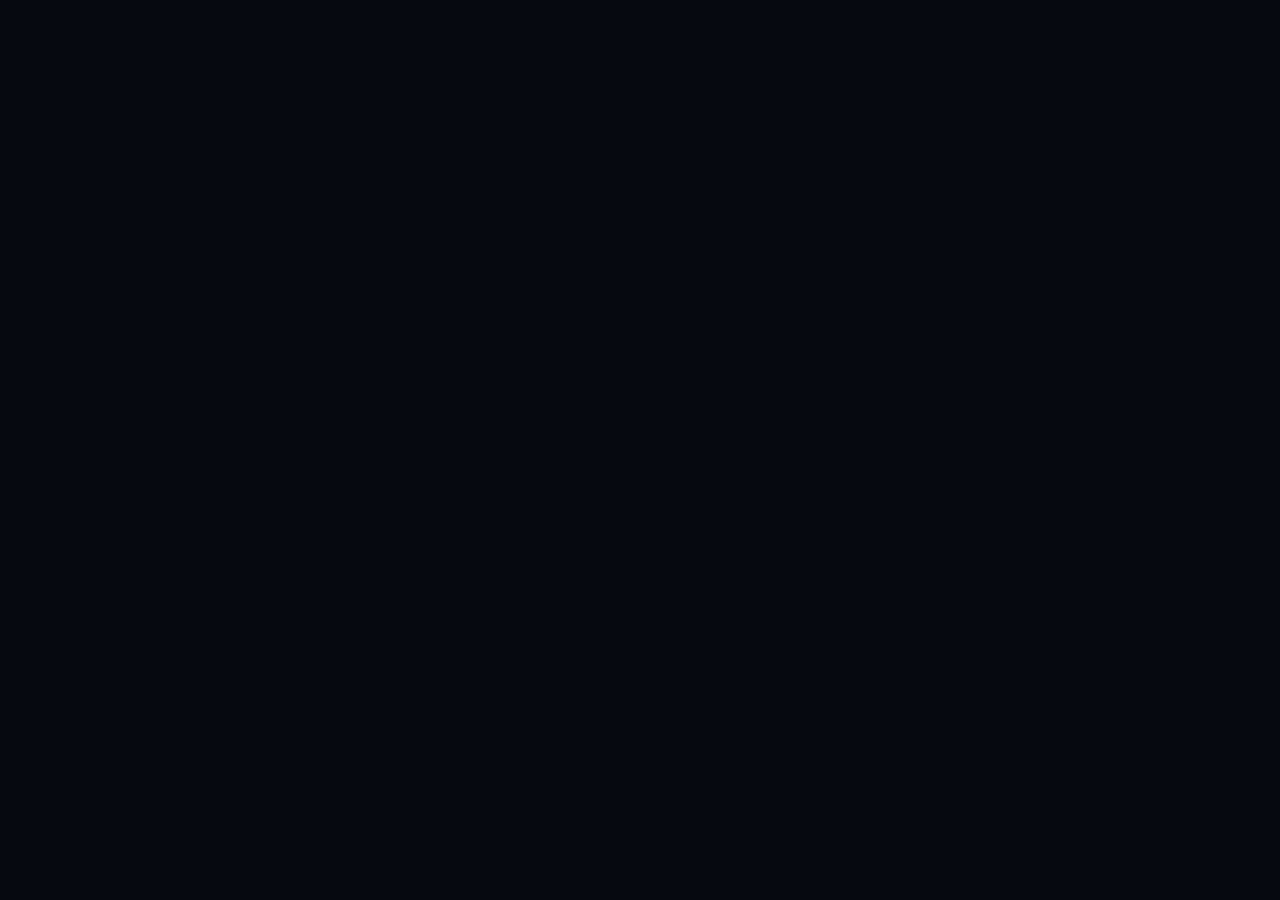
==== admin/chain.html @ 4ffa9180 "First version of BlockAudit: IAM access control on a SHA-256 proof-of-work blockchain Co-Authored-By" ====
<!DOCTYPE html>
<html lang="en">
<head>
  <meta charset="utf-8">
  <meta name="viewport" content="width=device-width, initial-scale=1, viewport-fit=cover">
  <meta http-equiv="Content-Security-Policy" content="default-src 'self'; script-src 'self'; style-src 'self' https://fonts.googleapis.com; font-src https://fonts.gstatic.com; img-src 'self' data:; connect-src 'self'; object-src 'none'; base-uri 'none'; form-action 'self'">
  <meta name="referrer" content="no-referrer">
  <meta name="robots" content="noindex, nofollow">
  <title>Chain explorer · BlockAudit</title>
  <link rel="icon" href="data:image/svg+xml,%3Csvg xmlns='http://www.w3.org/2000/svg' viewBox='0 0 100 100'%3E%3Ctext y='.9em' font-size='90'%3E🔐%3C/text%3E%3C/svg%3E">
  <link rel="preconnect" href="https://fonts.googleapis.com">
  <link rel="preconnect" href="https://fonts.gstatic.com" crossorigin>
  <link rel="stylesheet" href="https://fonts.googleapis.com/css2?family=Inter:wght@400;500;600;700&family=JetBrains+Mono:wght@400;600&display=swap">
  <link rel="stylesheet" href="../assets/css/style.css">
  <script src="../assets/js/core.js" defer></script>
  <script src="../assets/js/ui.js" defer></script>
  <script src="../assets/js/auth.js" defer></script>
  <script src="../assets/js/admin-chain.js" defer></script>
</head>
<body data-root="../" data-guard>
  <main class="page">
    <div class="page-head">
      <div>
        <h1>Chain explorer</h1>
        <p>Every block on the ledger, its SHA-256 hash, and a live check of the hash pointer chain.</p>
      </div>
      <button class="btn btn-ghost" type="button" id="recheck">Re-check chain</button>
    </div>

    <div class="stats stats-4">
      <div class="stat"><div class="stat-value" id="cx-blocks">0</div><div class="stat-label">Blocks</div></div>
      <div class="stat" id="cx-status-box"><div class="stat-value" id="cx-status">…</div><div class="stat-label">Chain status</div></div>
      <div class="stat"><div class="stat-value" id="cx-diff">000</div><div class="stat-label">PoW target prefix</div></div>
      <div class="stat"><div class="stat-value" id="cx-checked">—</div><div class="stat-label">Last checked</div></div>
    </div>

    <div class="cx-summary" id="cx-summary" role="status" aria-live="polite"></div>

    <div class="cx-toolbar">
      <div class="field">
        <label for="cx-filter">Show</label>
        <select class="input" id="cx-filter">
          <option value="all">All blocks</option>
          <option value="APPROVED">Approved only</option>
          <option value="REJECTED">Rejected only</option>
          <option value="bad">Tampered only</option>
        </select>
      </div>
      <div class="field">
        <label for="cx-search">User or resource</label>
        <input class="input" id="cx-search" type="search" maxlength="40" autocomplete="off" placeholder="e.g. Rohan">
      </div>
      <div class="field">
        <label for="cx-order">Order</label>
        <select class="input" id="cx-order">
          <option value="desc">Newest first</option>
          <option value="asc">Oldest first (genesis on top)</option>
        </select>
      </div>
    </div>

    <p class="muted cx-count" id="cx-count"></p>
    <div class="cx-list" id="cx-list"></div>
  </main>
</body>
</html>
---- assets/css/style.css ----
/* BlockAudit — shared styles */
:root {
  --bg: #060910;
  --surface: #0c1220;
  --surface-2: #111a2c;
  --line: #1c2740;
  --line-strong: #2a3a5c;
  --text: #e6ebf5;
  --muted: #8b97ad;
  --faint: #5b6780;
  --blue: #2563eb;
  --blue-soft: rgba(37, 99, 235, 0.14);
  --green: #10b981;
  --green-soft: rgba(16, 185, 129, 0.12);
  --red: #ef4444;
  --red-soft: rgba(239, 68, 68, 0.12);
  --yellow: #f59e0b;
  --yellow-soft: rgba(245, 158, 11, 0.12);
  --sans: 'Inter', system-ui, -apple-system, 'Segoe UI', Roboto, sans-serif;
  --mono: 'JetBrains Mono', ui-monospace, 'SFMono-Regular', Consolas, monospace;
  --r-sm: 6px;
  --r: 10px;
  --r-lg: 14px;
  box-sizing: border-box;
  padding-top: env(safe-area-inset-top, 0px);
  padding-bottom: env(safe-area-inset-bottom, 0px);
}
*, *::before, *::after { box-sizing: inherit; }
html { height: 100%; background: var(--bg); scroll-padding-top: env(safe-area-inset-top, 0px); }
body {
  margin: 0; min-height: 100%;
  background: var(--bg); color: var(--text);
  font: 15px/1.55 var(--sans);
  -webkit-font-smoothing: antialiased;
}
body[data-guard] { visibility: hidden; }
h1, h2, h3 { margin: 0; line-height: 1.25; font-weight: 600; letter-spacing: -0.01em; }
h1 { font-size: 1.6rem; }
h2 { font-size: 1.15rem; }
h3 { font-size: 1rem; }
p { margin: 0; }
a { color: #7aa2ff; }
img { max-width: 100%; }
:focus-visible { outline: 2px solid var(--blue); outline-offset: 2px; }
.mono { font-family: var(--mono); font-size: 0.85em; }
.muted { color: var(--muted); }
.sr-only { position: absolute; width: 1px; height: 1px; overflow: hidden; clip: rect(0 0 0 0); }

/* ---------- buttons & inputs ---------- */
.btn {
  display: inline-flex; align-items: center; justify-content: center; gap: 8px;
  padding: 10px 18px; border-radius: var(--r-sm); border: 1px solid transparent;
  font: 600 0.9rem var(--sans); cursor: pointer; transition: background .15s, border-color .15s, opacity .15s;
  background: var(--blue); color: #fff;
}
.btn:hover:not(:disabled) { background: #1d4fd0; }
.btn:disabled { opacity: .4; cursor: not-allowed; }
.btn-ghost { background: transparent; border-color: var(--line-strong); color: var(--text); }
.btn-ghost:hover:not(:disabled) { background: var(--surface-2); }
.btn-sm { padding: 6px 12px; font-size: 0.82rem; }
.btn-block { width: 100%; }

.field { display: grid; gap: 6px; margin-bottom: 16px; }
.field label { font-size: 0.85rem; color: var(--muted); font-weight: 500; }
.input {
  width: 100%; padding: 11px 13px; border-radius: var(--r-sm);
  background: var(--bg); color: var(--text);
  border: 1px solid var(--line-strong); font: 0.95rem var(--sans);
}
.input:focus { outline: none; border-color: var(--blue); box-shadow: 0 0 0 3px var(--blue-soft); }

/* ---------- topbar ---------- */
.topbar {
  position: sticky; top: env(safe-area-inset-top, 0px); z-index: 20;
  display: flex; align-items: center; gap: 24px;
  padding: 12px 24px; background: rgba(6, 9, 16, 0.92);
  backdrop-filter: blur(8px); border-bottom: 1px solid var(--line);
}
.brand { display: flex; align-items: center; gap: 8px; color: var(--text); text-decoration: none; font-weight: 700; }
.nav { display: flex; gap: 4px; }
.nav-link { color: var(--muted); text-decoration: none; padding: 6px 12px; border-radius: var(--r-sm); font-size: 0.9rem; }
.nav-link:hover { color: var(--text); background: var(--surface-2); }
.nav-link[aria-current='page'] { color: var(--text); background: var(--blue-soft); }
.topbar-right { margin-left: auto; display: flex; align-items: center; gap: 14px; font-size: 0.85rem; }
.role { font: 600 0.7rem var(--mono); padding: 3px 8px; border-radius: 4px; letter-spacing: .04em; }
.role-user { background: var(--blue-soft); color: #7aa2ff; }
.role-admin { background: var(--yellow-soft); color: var(--yellow); }
.timer { font-family: var(--mono); color: var(--muted); }
.who { display: flex; align-items: center; gap: 8px; }
.avatar {
  width: 28px; height: 28px; border-radius: 50%; display: grid; place-items: center;
  background: var(--blue); color: #fff; font-weight: 700; font-size: 0.8rem;
}

/* The integrity seal: the one live signal in the chrome */
.seal { display: flex; align-items: center; gap: 7px; color: var(--muted); }
.seal-dot { width: 8px; height: 8px; border-radius: 50%; background: var(--green); box-shadow: 0 0 0 3px var(--green-soft); }
.seal.bad { color: var(--red); }
.seal.bad .seal-dot { background: var(--red); box-shadow: 0 0 0 3px var(--red-soft); animation: pulse 1.2s infinite; }
@keyframes pulse { 50% { box-shadow: 0 0 0 6px transparent; } }

/* ---------- page layout ---------- */
.page { max-width: 1100px; margin: 0 auto; padding: 32px 24px 64px; }
.page-head { display: flex; flex-wrap: wrap; justify-content: space-between; align-items: end; gap: 16px; margin-bottom: 28px; }
.page-head p { color: var(--muted); margin-top: 4px; }
.section { margin-top: 36px; }
.section-head { display: flex; justify-content: space-between; align-items: baseline; margin-bottom: 14px; }

.stats { display: grid; grid-template-columns: repeat(3, 1fr); border: 1px solid var(--line); border-radius: var(--r); overflow: hidden; }
.stats-4 { grid-template-columns: repeat(4, 1fr); }
.stat { padding: 16px 20px; background: var(--surface); }
.stat + .stat { border-left: 1px solid var(--line); }
.stat-value { font: 600 1.6rem var(--mono); }
.stat-label { color: var(--muted); font-size: 0.82rem; }
.stat-green .stat-value { color: var(--green); }
.stat-red .stat-value { color: var(--red); }

/* ---------- resource picker ---------- */
.resources { display: grid; grid-template-columns: repeat(auto-fill, minmax(190px, 1fr)); gap: 12px; }
.resource {
  text-align: left; padding: 18px; border-radius: var(--r);
  background: var(--surface); border: 1px solid var(--line); color: var(--text);
  cursor: pointer; font: inherit; transition: border-color .15s, background .15s;
}
.resource:hover { border-color: var(--line-strong); }
.resource[aria-pressed='true'] { border-color: var(--blue); background: var(--blue-soft); }
.resource-icon { font-size: 1.6rem; display: block; margin-bottom: 10px; }
.resource-name { font-weight: 600; display: block; }
.resource-desc { color: var(--muted); font-size: 0.85rem; }
.request-bar { display: flex; flex-wrap: wrap; gap: 14px; align-items: center; margin-top: 18px; }
.request-bar .muted { font-size: 0.88rem; }

/* ---------- tables ---------- */
.table-wrap { overflow-x: auto; border: 1px solid var(--line); border-radius: var(--r); }
table { width: 100%; border-collapse: collapse; font-size: 0.9rem; }
th, td { text-align: left; padding: 11px 14px; border-bottom: 1px solid var(--line); white-space: nowrap; }
th { color: var(--muted); font-weight: 500; background: var(--surface); font-size: 0.8rem; }
tr:last-child td { border-bottom: 0; }
td.wrap { white-space: normal; min-width: 220px; }
.empty { padding: 32px; text-align: center; color: var(--muted); }

.badge { display: inline-block; padding: 2px 9px; border-radius: 999px; font: 600 0.72rem var(--mono); }
.badge-approved { background: var(--green-soft); color: var(--green); }
.badge-rejected { background: var(--red-soft); color: var(--red); }

/* ---------- overlay ---------- */
.overlay {
  position: fixed; inset: 0; z-index: 100; display: none; place-items: center;
  background: rgba(6, 9, 16, 0.86); backdrop-filter: blur(4px);
}
.overlay.open { display: grid; }
.overlay-card { text-align: center; padding: 32px 40px; }
.spinner {
  width: 46px; height: 46px; margin: 0 auto 18px; border-radius: 50%;
  border: 3px solid var(--line-strong); border-top-color: var(--blue);
  animation: spin .8s linear infinite;
}
@keyframes spin { to { transform: rotate(360deg); } }
.overlay-title { font: 700 0.95rem var(--mono); letter-spacing: .12em; }
.overlay-sub { color: var(--muted); font-size: 0.88rem; margin-top: 4px; }
.overlay-nonce { margin-top: 16px; font-family: var(--mono); color: var(--muted); }
.overlay-nonce span { color: var(--yellow); font-size: 1.3rem; font-weight: 600; }

/* ---------- alerts ---------- */
.alerts {
  position: fixed; z-index: 120; right: 16px;
  top: calc(72px + env(safe-area-inset-top, 0px));
  display: grid; gap: 8px; max-width: min(380px, calc(100vw - 32px));
}
.alert {
  display: flex; gap: 12px; align-items: start; padding: 12px 14px; border-radius: var(--r-sm);
  background: var(--surface-2); border: 1px solid var(--line-strong); border-left-width: 3px;
  font-size: 0.88rem; animation: slidein .2s ease-out;
}
.alert-danger { border-left-color: var(--red); }
.alert-warn { border-left-color: var(--yellow); }
.alert-success { border-left-color: var(--green); }
.alert-info { border-left-color: var(--blue); }
.alert-close { margin-left: auto; background: none; border: 0; color: var(--muted); font-size: 1.1rem; cursor: pointer; line-height: 1; }
@keyframes slidein { from { transform: translateX(12px); opacity: 0; } }

/* ---------- modal ---------- */
.modal-back { position: fixed; inset: 0; z-index: 90; display: grid; place-items: center; padding: 16px; background: rgba(6, 9, 16, 0.75); }
.modal {
  width: min(440px, 100%); padding: 28px; border-radius: var(--r-lg);
  background: var(--surface); border: 1px solid var(--line-strong); animation: pop .18s ease-out;
}
@keyframes pop { from { transform: scale(.97); opacity: 0; } }
.result-icon { font-size: 2.4rem; }
.result-title { font-size: 1.35rem; margin: 8px 0 18px; }
.result-granted .result-title { color: var(--green); }
.result-denied .result-title { color: var(--red); }
.facts { display: grid; grid-template-columns: auto 1fr; gap: 8px 16px; font-size: 0.9rem; margin-bottom: 20px; }
.facts dt { color: var(--muted); }
.facts dd { margin: 0; }
.why { background: var(--red-soft); border-radius: var(--r-sm); padding: 12px 14px; font-size: 0.88rem; margin-bottom: 20px; }
.why strong { display: block; margin-bottom: 2px; }

.notice { padding: 12px 16px; border-radius: var(--r-sm); background: var(--red-soft); border: 1px solid rgba(239,68,68,.35); font-size: 0.9rem; margin-bottom: 24px; }

/* ---------- login ---------- */
.login { min-height: 100%; display: grid; place-items: center; padding: 32px 16px; }
.login-inner { width: min(400px, 100%); }
.login-brand { text-align: center; margin-bottom: 28px; }
.login-brand h1 { font-size: 1.9rem; }
.login-brand p { color: var(--muted); margin-top: 6px; }
.card { background: var(--surface); border: 1px solid var(--line); border-radius: var(--r-lg); padding: 28px; }
.form-error { color: var(--red); font-size: 0.88rem; min-height: 1.3em; margin-bottom: 10px; }
.secure-note { display: flex; gap: 8px; align-items: center; justify-content: center; margin-top: 16px; font-size: 0.8rem; color: var(--faint); }
.demo { margin-top: 20px; }
.demo summary { cursor: pointer; color: var(--muted); font-size: 0.85rem; text-align: center; }
.demo table { margin-top: 12px; font-size: 0.85rem; }
.demo td { font-family: var(--mono); font-size: 0.82rem; }

/* ---------- chain explorer ---------- */
.cx-summary { margin-top: 20px; padding: 12px 16px; border-radius: var(--r-sm); font-size: 0.9rem; border: 1px solid var(--line); }
.cx-summary.ok { background: var(--green-soft); border-color: rgba(16,185,129,.35); }
.cx-summary.bad { background: var(--red-soft); border-color: rgba(239,68,68,.35); }
.cx-summary:empty { display: none; }
.cx-toolbar { display: grid; grid-template-columns: 1fr 1.4fr 1fr; gap: 12px; margin-top: 24px; }
.cx-toolbar .field { margin-bottom: 0; }
select.input { appearance: auto; }
.cx-count { font-size: 0.85rem; margin: 16px 0 10px; }
.cx-list { display: grid; }
.cx-link { text-align: center; color: var(--faint); font-size: 0.9rem; line-height: 1; padding: 6px 0; }
.cx-card { background: var(--surface); border: 1px solid var(--line); border-radius: var(--r); padding: 18px 20px; display: grid; gap: 12px; min-width: 0; }
.cx-card.tampered { border-color: var(--red); box-shadow: 0 0 0 3px var(--red-soft); }
.cx-head { display: flex; flex-wrap: wrap; align-items: center; gap: 8px 10px; }
.cx-index { font-size: 1.1rem; font-weight: 600; margin-right: 4px; }
.cx-time { margin-left: auto; font-size: 0.82rem; }
.badge-genesis { background: var(--blue-soft); color: #7aa2ff; }
.badge-valid { background: transparent; color: var(--green); border: 1px solid rgba(16,185,129,.4); }
.badge-tampered { background: var(--red); color: #fff; }
.cx-facts { display: grid; grid-template-columns: auto 1fr; gap: 4px 16px; margin: 0; font-size: 0.9rem; }
.cx-facts dt { color: var(--muted); }
.cx-facts dd { margin: 0; overflow-wrap: anywhere; }
.cx-row { display: grid; grid-template-columns: 120px 1fr auto; gap: 10px; align-items: center; }
.cx-key { color: var(--muted); font-size: 0.82rem; }
.cx-hash { overflow-wrap: anywhere; word-break: break-all; background: var(--bg); border: 1px solid var(--line); border-radius: var(--r-sm); padding: 6px 9px; font-size: 0.78rem; }
.cx-hash.bad { color: var(--red); border-color: rgba(239,68,68,.4); }
.cx-hash.good { color: var(--green); border-color: rgba(16,185,129,.4); }
.cx-checks, .cx-votes { display: flex; flex-wrap: wrap; gap: 6px 8px; align-items: center; font-size: 0.8rem; }
.cx-check, .cx-vote { padding: 3px 9px; border-radius: 999px; font-family: var(--mono); font-size: 0.75rem; }
.cx-check.ok, .cx-vote.yes { background: var(--green-soft); color: var(--green); }
.cx-check.fail, .cx-vote.no { background: var(--red-soft); color: var(--red); }
.cx-vote.faulty { outline: 1px dashed var(--yellow); }
.cx-fault { color: var(--yellow); }
.cx-novote { font-size: 0.82rem; }
.cx-diff { display: grid; gap: 8px; padding: 12px; border-radius: var(--r-sm); background: var(--red-soft); font-size: 0.88rem; }

/* ---------- public ledger (user) ---------- */
.lg-toolbar { grid-template-columns: 1fr 1fr; }
.lg-row { grid-template-columns: 120px 1fr; }
.lg-mine { border-left: 3px solid var(--blue); }
.lg-hidden { color: var(--faint); font-style: italic; }
.badge-you { background: var(--blue); color: #fff; }

/* ---------- responsive ---------- */
@media (max-width: 820px) {
  .topbar { flex-wrap: wrap; gap: 10px 16px; padding: 10px 16px; }
  .nav { order: 3; width: 100%; overflow-x: auto; }
  .who-name, .seal-text { display: none; }
  .page { padding: 24px 16px 48px; }
}
@media (max-width: 820px) {
  .stats-4 { grid-template-columns: repeat(2, 1fr); }
  .stats-4 .stat:nth-child(3) { border-left: 0; }
  .stats-4 .stat:nth-child(n+3) { border-top: 1px solid var(--line); }
}
@media (max-width: 520px) {
  .stats, .stats-4 { grid-template-columns: 1fr; }
  .stat + .stat { border-left: 0; border-top: 1px solid var(--line); }
  .timer { display: none; }
  .cx-toolbar { grid-template-columns: 1fr; }
  .cx-row { grid-template-columns: 1fr auto; }
  .lg-row { grid-template-columns: 1fr; }
  .cx-key { grid-column: 1 / -1; }
  .cx-card { padding: 14px; }
  .cx-time { margin-left: 0; width: 100%; }
}
@media (prefers-reduced-motion: reduce) {
  *, *::before, *::after { animation-duration: 0.01ms !important; transition: none !important; }
}
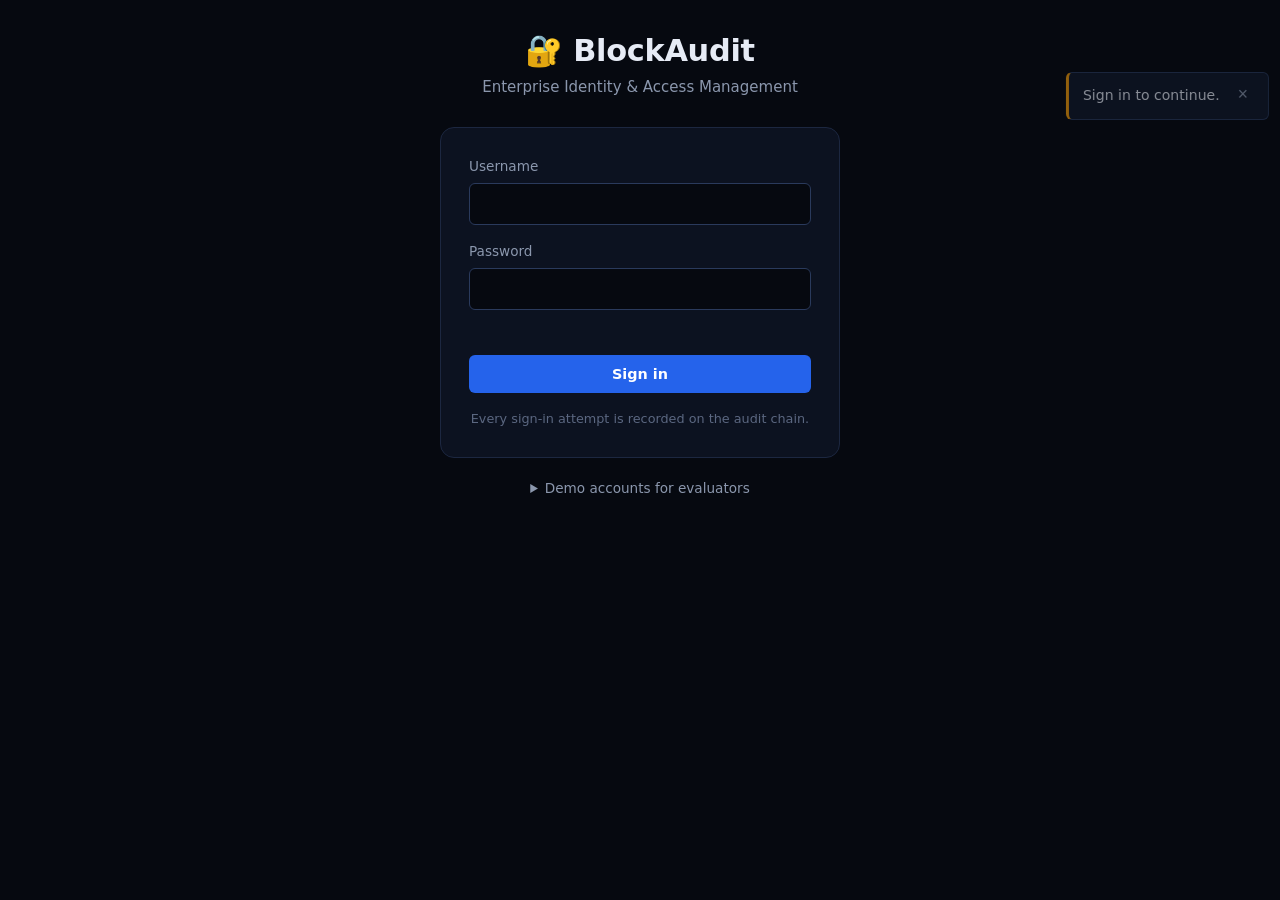
==== commit a387fe85: "Part 2: digital signatures, tamper test, consensus, Merkle tree, terminal, users, report, CSV export" ====
--- a/admin/chain.html
+++ b/admin/chain.html
@@ -24,7 +24,10 @@
         <h1>Chain explorer</h1>
         <p>Every block on the ledger, its SHA-256 hash, and a live check of the hash pointer chain.</p>
       </div>
-      <button class="btn btn-ghost" type="button" id="recheck">Re-check chain</button>
+      <div class="head-actions">
+        <button class="btn btn-ghost" type="button" id="export-csv">Export CSV</button>
+        <button class="btn btn-ghost" type="button" id="recheck">Re-check chain</button>
+      </div>
     </div>
 
     <div class="stats stats-4">
--- a/assets/css/style.css
+++ b/assets/css/style.css
@@ -103,6 +103,7 @@
 .page { max-width: 1100px; margin: 0 auto; padding: 32px 24px 64px; }
 .page-head { display: flex; flex-wrap: wrap; justify-content: space-between; align-items: end; gap: 16px; margin-bottom: 28px; }
 .page-head p { color: var(--muted); margin-top: 4px; }
+.head-actions { display: flex; flex-wrap: wrap; gap: 10px; }
 .section { margin-top: 36px; }
 .section-head { display: flex; justify-content: space-between; align-items: baseline; margin-bottom: 14px; }
 
@@ -243,6 +244,7 @@
 .cx-check, .cx-vote { padding: 3px 9px; border-radius: 999px; font-family: var(--mono); font-size: 0.75rem; }
 .cx-check.ok, .cx-vote.yes { background: var(--green-soft); color: var(--green); }
 .cx-check.fail, .cx-vote.no { background: var(--red-soft); color: var(--red); }
+.cx-check.na { background: var(--surface-2); color: var(--muted); }
 .cx-vote.faulty { outline: 1px dashed var(--yellow); }
 .cx-fault { color: var(--yellow); }
 .cx-novote { font-size: 0.82rem; }
@@ -255,6 +257,101 @@
 .lg-hidden { color: var(--faint); font-style: italic; }
 .badge-you { background: var(--blue); color: #fff; }
 
+/* ---------- admin nav: many links get their own row, and scroll sideways if needed ---------- */
+.nav { min-width: 0; overflow-x: auto; scrollbar-width: thin; }
+.nav-link, .seal-text, #logout { white-space: nowrap; }
+.topbar-wide { flex-wrap: wrap; row-gap: 8px; }
+.topbar-wide .nav { order: 3; width: 100%; }
+body:has(.topbar-wide) .alerts { top: calc(118px + env(safe-area-inset-top, 0px)); }
+
+.cx-summary.warn { background: var(--yellow-soft); border-color: rgba(245,158,11,.4); }
+
+/* ---------- tamper test ---------- */
+.tp-steps { display: grid; grid-template-columns: 1fr 1fr; gap: 16px; margin-top: 20px; }
+.tp-step h2 { display: flex; align-items: center; gap: 10px; margin-bottom: 14px; }
+.tp-step p { margin-bottom: 14px; font-size: 0.9rem; }
+.tp-num {
+  width: 26px; height: 26px; border-radius: 50%; display: inline-grid; place-items: center;
+  background: var(--blue-soft); color: #7aa2ff; font: 600 0.85rem var(--mono);
+}
+.tp-gap { margin-top: 24px; }
+.tp-actions { display: flex; flex-wrap: wrap; gap: 10px; margin-bottom: 12px; }
+.tp-note { font-size: 0.8rem !important; margin-bottom: 0 !important; }
+#tp-detail:empty { display: none; }
+.tp-compare th[scope='row'] { font-family: var(--mono); background: transparent; }
+.tp-cell { word-break: break-all; }
+.tp-old { color: var(--muted); text-decoration: line-through; }
+.tp-new { color: var(--red); font-weight: 600; background: var(--red-soft); }
+
+/* ---------- consensus ---------- */
+.cs-deviated td { background: var(--yellow-soft); }
+
+/* ---------- merkle tree ---------- */
+.mk-root { display: grid; grid-template-columns: 120px 1fr; gap: 10px; align-items: center; margin-top: 20px; }
+.mk-hint { font-size: 0.85rem; margin: 16px 0 10px; }
+.mk-scroll { overflow-x: auto; border: 1px solid var(--line); border-radius: var(--r); background: var(--surface); padding: 16px; }
+.mk-tree { --mk-col: 138px; display: grid; gap: 22px 8px; width: max-content; }
+.mk-node {
+  display: grid; gap: 2px; justify-self: center; width: 130px; padding: 7px 9px; position: relative;
+  background: var(--bg); border: 1px solid var(--line-strong); border-radius: var(--r-sm); font-size: 0.72rem;
+}
+.mk-node::after { content: ''; position: absolute; left: 50%; bottom: 100%; height: 22px; border-left: 1px dashed var(--line-strong); }
+.mk-rootnode { border-color: var(--blue); box-shadow: 0 0 0 3px var(--blue-soft); }
+.mk-rootnode::after { display: none; }
+.mk-node.bad { border-color: var(--red); background: var(--red-soft); }
+.mk-kind { color: var(--muted); font-size: 0.68rem; text-transform: uppercase; letter-spacing: .04em; }
+.mk-hash { color: var(--green); font-size: 0.74rem; }
+.mk-node.bad .mk-hash { color: var(--red); }
+.mk-label { color: var(--text); overflow-wrap: anywhere; }
+
+/* ---------- terminal ---------- */
+.tm-toolbar { grid-template-columns: 1fr 1.4fr auto; align-items: end; }
+.tm-follow { display: flex; gap: 8px; align-items: center; font-size: 0.88rem; color: var(--muted); padding-bottom: 12px; }
+.terminal {
+  height: min(62vh, 640px); overflow: auto; padding: 14px 16px; border-radius: var(--r);
+  background: #02040a; border: 1px solid var(--line); font: 0.78rem/1.6 var(--mono);
+}
+.tm-line { display: grid; grid-template-columns: auto auto 1fr; gap: 12px; }
+.tm-time { color: var(--faint); white-space: nowrap; }
+.tm-level { white-space: pre; font-weight: 600; }
+.tm-msg { overflow-wrap: anywhere; white-space: pre-wrap; }
+.tm-info .tm-level { color: #7aa2ff; }
+.tm-info .tm-msg { color: #b9c3d6; }
+.tm-success .tm-level, .tm-success .tm-msg { color: var(--green); }
+.tm-warn .tm-level, .tm-warn .tm-msg { color: var(--yellow); }
+.tm-error .tm-level, .tm-error .tm-msg { color: var(--red); }
+
+/* ---------- users ---------- */
+.us-good { color: var(--green); }
+.us-bad { color: var(--red); }
+
+/* ---------- report ---------- */
+.rp-facts { display: grid; grid-template-columns: max-content 1fr; gap: 8px 20px; margin: 0; padding: 18px 20px;
+  background: var(--surface); border: 1px solid var(--line); border-radius: var(--r); font-size: 0.9rem; }
+.rp-facts dt { color: var(--muted); }
+.rp-facts dd { margin: 0; }
+.rp-wrap { word-break: break-all; }
+.rp-good { color: var(--green); font-weight: 600; }
+.rp-bad { color: var(--red); font-weight: 600; }
+.report .section h2 { margin-bottom: 12px; }
+.rp-log td.wrap { min-width: 180px; }
+.rp-foot { margin-top: 24px; font-size: 0.82rem; }
+
+@media print {
+  html, body { background: #fff !important; color: #000 !important; }
+  body { font-size: 10pt; }
+  .topbar, .no-print, .alerts, .overlay { display: none !important; }
+  .page { max-width: none; padding: 0; }
+  .page-head p, .muted, .rp-facts dt { color: #333 !important; }
+  .rp-facts, .table-wrap { background: #fff; border: 1px solid #999; overflow: visible; }
+  th { background: #eee !important; color: #000 !important; }
+  th, td { border-bottom: 1px solid #ccc; padding: 4px 6px; white-space: normal; }
+  tr { break-inside: avoid; }
+  .rp-good { color: #05683f !important; }
+  .rp-bad { color: #b00020 !important; }
+  .section { break-inside: auto; }
+}
+
 /* ---------- responsive ---------- */
 @media (max-width: 820px) {
   .topbar { flex-wrap: wrap; gap: 10px 16px; padding: 10px 16px; }
@@ -266,12 +363,19 @@
   .stats-4 { grid-template-columns: repeat(2, 1fr); }
   .stats-4 .stat:nth-child(3) { border-left: 0; }
   .stats-4 .stat:nth-child(n+3) { border-top: 1px solid var(--line); }
+  .tp-steps { grid-template-columns: 1fr; }
+  .tm-toolbar { grid-template-columns: 1fr 1fr; }
+  .tm-follow { grid-column: 1 / -1; padding-bottom: 0; }
 }
 @media (max-width: 520px) {
   .stats, .stats-4 { grid-template-columns: 1fr; }
   .stat + .stat { border-left: 0; border-top: 1px solid var(--line); }
   .timer { display: none; }
   .cx-toolbar { grid-template-columns: 1fr; }
+  .mk-root { grid-template-columns: 1fr; }
+  .tm-line { grid-template-columns: 1fr; gap: 0; margin-bottom: 6px; }
+  .rp-facts { grid-template-columns: 1fr; gap: 2px; }
+  .rp-facts dd { margin-bottom: 8px; }
   .cx-row { grid-template-columns: 1fr auto; }
   .lg-row { grid-template-columns: 1fr; }
   .cx-key { grid-column: 1 / -1; }
